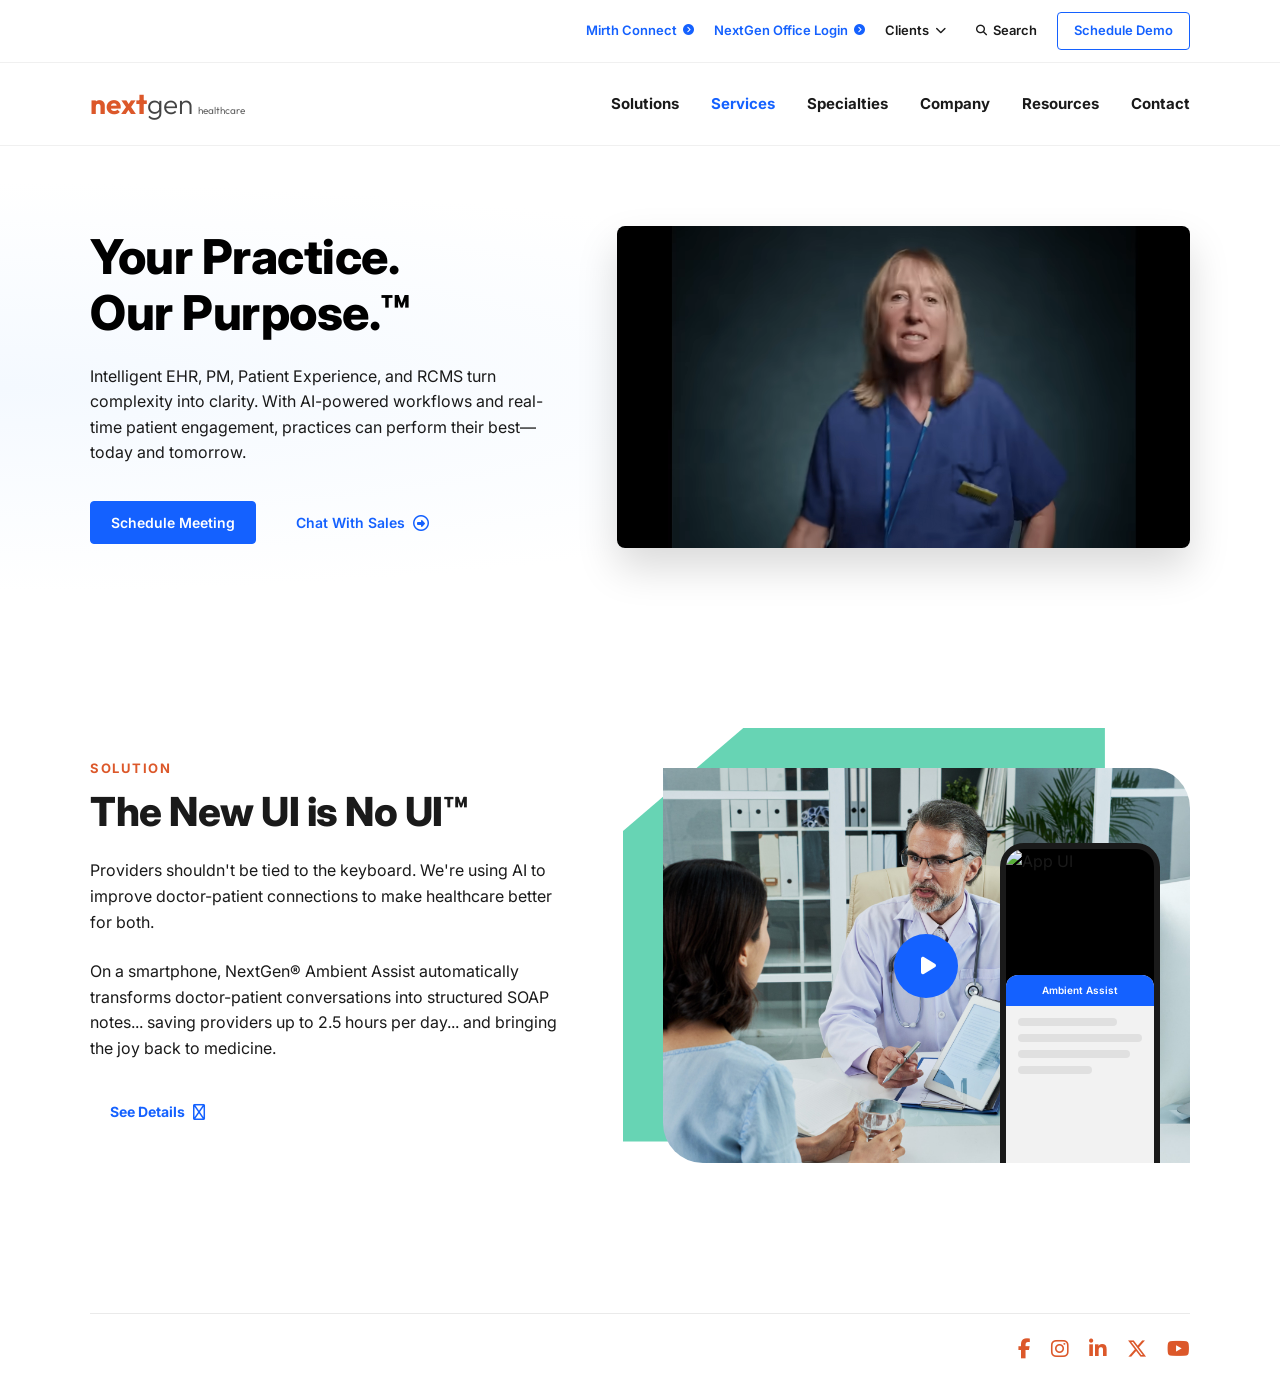
==== index.html @ e4ddf0a2 "Add files via upload" ====
<!DOCTYPE html>
<html lang="en">
<head>
    <meta charset="UTF-8">
    <meta name="viewport" content="width=device-width, initial-scale=1.0">
    <title>NextGen Healthcare Supportive System</title>
    <!-- Fonts -->
    <link rel="preconnect" href="https://fonts.googleapis.com">
    <link rel="preconnect" href="https://fonts.gstatic.com" crossorigin>
    <link href="https://fonts.googleapis.com/css2?family=Inter:wght@400;500;600;700;800&family=Outfit:wght@400;600;700&display=swap" rel="stylesheet">
    <!-- Icons -->
    <link rel="stylesheet" href="https://cdnjs.cloudflare.com/ajax/libs/font-awesome/6.4.0/css/all.min.css">
    <link rel="stylesheet" href="style.css">
</head>
<body>
    <header class="site-header">
        <div class="top-bar">
            <div class="top-bar-content">
                <a href="#" class="top-link">Mirth Connect <i class="fa-solid fa-circle-chevron-right"></i></a>
                <a href="#" class="top-link">NextGen Office Login <i class="fa-solid fa-circle-chevron-right"></i></a>
                <div class="dropdown">
                    <a href="#" class="top-link text-black">Clients <i class="fa-solid fa-chevron-down"></i></a>
                </div>
                <a href="#" class="top-link search-link"><i class="fa-solid fa-magnifying-glass"></i> Search</a>
                <a href="#" class="btn btn-outline-blue">Schedule Demo</a>
            </div>
        </div>
        <nav class="main-nav">
            <div class="main-nav-content">
                <div class="logo">
                   <img src="https://www.nextgen.com/-/media/themes/nextgen/health/healthsite/images/logo.svg" alt="NextGen Healthcare" style="height: 35px; width: auto;" onerror="this.style.display='none'; this.nextElementSibling.style.display='block';">
                   <span style="display: none; color: #dc582a; font-size: 28px; font-weight: 700; font-family: 'Outfit';">next<span style="color: #444; font-weight: 300;">gen</span><span style="font-size: 10px; color:#666; font-weight: normal; margin-left: 5px;">healthcare</span></span>
                </div>
                <ul class="nav-links">
                    <li class="has-mega-menu">
                        <a href="javascript:void(0)" onclick="toggleMegaMenu(event, 'solutions-menu')">Solutions</a>
                        <div id="solutions-menu" class="mega-menu solutions-mega-menu">
                            <div class="solutions-menu-content">
                                <!-- Left Tabs -->
                                <div class="solutions-tabs">
                                    <button class="tab-btn active" onclick="openSolutionTab(event, 'ehr')">Electronic Health Records (EHR)</button>
                                    <button class="tab-btn" onclick="openSolutionTab(event, 'pm')">Practice Management</button>
                                    <button class="tab-btn" onclick="openSolutionTab(event, 'px')">Patient Experience</button>
                                    <button class="tab-btn" onclick="openSolutionTab(event, 'provider')">Provider Experience</button>
                                    <button class="tab-btn" onclick="openSolutionTab(event, 'rcm')">Revenue Cycle Management</button>
                                    <button class="tab-btn" onclick="openSolutionTab(event, 'analytics')">Analytics and Insights</button>
                                </div>
                                
                                <!-- Right Content Area -->
                                <div class="solutions-tab-panels">
                                    <div id="tab-ehr" class="tab-panel active">
                                        <div class="panel-columns">
                                            <div class="panel-col">
                                                <h4 class="panel-title">Electronic Health Records (EHR)</h4>
                                                <p class="panel-desc">A trusted partner for ambulatory health—elevating performance and driving efficiency with AI & automation-enhanced solutions to maximize better healthcare outcomes for all.</p>
                                                
                                                <div class="panel-link-item">
                                                    <a href="#">NextGen Enterprise (10+ Providers)</a>
                                                    <p>Enhance quality care, optimize operations, and drive better financial outcomes with our fully integrated, award-winning platform.</p>
                                                </div>
                                                
                                                <div class="panel-link-item">
                                                    <a href="#">NextGen Office (Under 10 Providers)</a>
                                                    <p>Enhance care quality, operations, and financial outcomes with our fully integrated, award-winning small practice solutions.</p>
                                                </div>
                                                
                                                <a href="#" class="view-all-link">
                                                    <span class="link-text"><i class="fa-solid fa-circle-arrow-right"></i> View All EHR Solutions</span>
                                                    <span class="subtext">View all of our electronic health record solutions.</span>
                                                </a>
                                            </div>
                                            
                                            <div class="panel-col">
                                                <h4 class="panel-title">AI & NextGen Mobile (EHR)</h4>
                                                <p class="panel-desc">Say goodbye to after-hours charting with the intuitive, clear, and convenient NextGen Mobile. Access to your practice and powerful documentation tools, all in the palm of your hand.</p>
                                                
                                                <div class="panel-link-item">
                                                    <a href="#">NextGen Ambient Assist</a>
                                                    <p>Streamline documentation, reduce administrative burden, and enhance patient care with powerful recommendations.</p>
                                                </div>
                                                
                                                <div class="panel-link-item">
                                                    <a href="#">NextGen Mobile (EHR)</a>
                                                    <p>An intuitive, user-friendly mobile experience helps you increase efficiency and access the EHR, anytime and from anywhere.</p>
                                                </div>
                                                
                                                <a href="#" class="view-all-link">
                                                    <span class="link-text"><i class="fa-solid fa-circle-arrow-right"></i> View All Mobile EHR</span>
                                                    <span class="subtext">View all of our mobile electronic health record solutions.</span>
                                                </a>
                                            </div>
                                        </div>
                                    </div>
                                    
                                    <div id="tab-pm" class="tab-panel">
                                        <div class="panel-columns">
                                            <div class="panel-col">
                                                <h4 class="panel-title">Practice Management</h4>
                                                <p class="panel-desc">Comprehensive practice management solutions to streamline your workflow.</p>
                                            </div>
                                        </div>
                                    </div>
                                </div>
                            </div>
                        </div>
                    </li>
                    <li class="has-mega-menu">
                        <a href="javascript:void(0)" onclick="toggleMegaMenu(event, 'services-menu')" class="active-link">Services</a>
                        <div id="services-menu" class="mega-menu">
                            <div class="mega-menu-content">
                                <h3 class="mega-menu-title">Services</h3>
                                <div class="mega-menu-grid">
                                    <div class="menu-item">
                                        <a href="#">Care Management Support Services</a>
                                        <p>Streamline operations, enhance patient care, and ensure the efficient utilization of EHR.</p>
                                    </div>
                                    <div class="menu-item">
                                        <a href="#">Consulting</a>
                                        <p>Consulting services to meet your practice's unique health IT needs.</p>
                                    </div>
                                    <div class="menu-item">
                                        <a href="#">Credentialing Services</a>
                                        <p>We specialize in credentialing services for independent physician practices.</p>
                                    </div>
                                    <div class="menu-item">
                                        <a href="#">Managed Cloud Hosting</a>
                                        <p>Elevate your practice's health IT with managed cloud services.</p>
                                    </div>
                                    <div class="menu-item">
                                        <a href="#">Managed Services</a>
                                        <p>Streamline operations, enhance patient care, and ensure the efficient utilization of EHR.</p>
                                    </div>
                                    <div class="menu-item">
                                        <a href="#">Professional Services</a>
                                        <p>To help ensure your success so you can provide the best care possible.</p>
                                    </div>
                                    <div class="menu-item">
                                        <a href="#">Training</a>
                                        <p>Access expert training on your EMR and other NextGen Healthcare solutions.</p>
                                    </div>
                                </div>
                                <div class="mega-menu-cards">
                                    <div class="menu-card light-blue-bg">
                                        <a href="#">View All NextGen's Available Services</a>
                                        <p>Choose from a variety of service and support options to make it easier for your practice to get the most out of technology.</p>
                                    </div>
                                    <div class="menu-card light-blue-bg">
                                        <a href="#">Put the Breaks on Burnout</a>
                                        <p>Whether it be chronic care management, remote patient care, behavioral health integration, or you simply want to provide the most expansive care possible.</p>
                                    </div>
                                </div>
                            </div>
                        </div>
                    </li>
                    <li><a href="#specialties">Specialties</a></li>
                    <li><a href="#company">Company</a></li>
                    <li><a href="#resources">Resources</a></li>
                    <li><a href="#contact">Contact</a></li>
                </ul>
            </div>
        </nav>
    </header>

    <main>
        <section class="hero-section">
            <div class="container hero-container">
                <div class="hero-content">
                    <h1 class="hero-title">Your Practice.<br>Our Purpose.™</h1>
                    <p class="hero-desc">Intelligent EHR, PM, Patient Experience, and RCMS turn complexity into clarity. With AI-powered workflows and real-time patient engagement, practices can perform their best—today and tomorrow.</p>
                    <div class="hero-actions">
                        <a href="#" class="btn btn-primary">Schedule Meeting</a>
                        <a href="#" class="btn btn-text-blue">Chat With Sales <i class="fa-regular fa-circle-right"></i></a>
                    </div>
                </div>
                <div class="hero-visual">
                    <video src="patient.mp4" controls autoplay muted loop style="width: 100%; border-radius: 8px; box-shadow: 0 20px 40px rgba(0,0,0,0.15); display: block;"></video>
                </div>
            </div>
        </section>

        <section id="solutions" class="solution-section">
            <div class="container solution-container">
                <div class="solution-content">
                    <span class="section-tag">SOLUTION</span>
                    <h2 class="section-title">The New UI is No UI™</h2>
                    <p class="section-desc">Providers shouldn't be tied to the keyboard. We're using AI to improve doctor-patient connections to make healthcare better for both.</p>
                    <br>
                    <p class="section-desc">On a smartphone, NextGen® Ambient Assist automatically transforms doctor-patient conversations into structured SOAP notes... saving providers up to 2.5 hours per day... and bringing the joy back to medicine.</p>
                    <div style="margin-top: 30px;">
                        <a href="#" class="btn btn-text-blue bold-text">See Details <i class="fa-solid fa-arrow-right"></i></a>
                    </div>
                </div>
                <div class="solution-visual">
                    <div class="visual-wrapper">
                        <!-- Abstract shape background -->
                        <div class="shape-bg"></div>
                        <div class="image-container">
                            <img src="patient consulation.jpg" alt="Doctor and Patient Consultation" class="main-img">
                            
                            <div class="phone-mockup">
                                <img src="https://images.unsplash.com/photo-1512941937669-90a1b58e7e9c?auto=format&fit=crop&w=300&q=80" alt="App UI" class="phone-img">
                                <div class="app-overlay">
                                    <div class="app-header">Ambient Assist</div>
                                    <div class="app-body">
                                        <div class="line w-80"></div>
                                        <div class="line w-100"></div>
                                        <div class="line w-90"></div>
                                        <div class="line w-60"></div>
                                    </div>
                                </div>
                            </div>

                            <button class="large-play-btn">
                                <i class="fa-solid fa-play"></i>
                            </button>
                        </div>
                    </div>
                </div>
            </div>
        </section>
    </main>

    <footer class="site-footer">
        <div class="container footer-container">
            <div class="footer-bottom">
                <hr>
                <div class="social-links">
                    <a href="#"><i class="fa-brands fa-facebook-f"></i></a>
                    <a href="#"><i class="fa-brands fa-instagram"></i></a>
                    <a href="#"><i class="fa-brands fa-linkedin-in"></i></a>
                    <a href="#"><i class="fa-brands fa-x-twitter"></i></a>
                    <a href="#"><i class="fa-brands fa-youtube"></i></a>
                </div>
            </div>
        </div>
    </footer>

    <script>
        function toggleMegaMenu(e, menuId) {
            e.preventDefault();
            const menus = document.querySelectorAll('.mega-menu');
            const targetMenu = document.getElementById(menuId);
            
            menus.forEach(menu => {
                if(menu.id !== menuId && menu.classList.contains('show')) {
                    menu.classList.remove('show');
                }
            });
            
            targetMenu.classList.toggle('show');
        }

        document.addEventListener('click', function(e) {
            if(!e.target.closest('.main-nav')) {
                document.querySelectorAll('.mega-menu.show').forEach(m => m.classList.remove('show'));
            }
        });

        function openSolutionTab(evt, tabId) {
            evt.preventDefault();
            evt.stopPropagation();
            const panels = document.querySelectorAll('.tab-panel');
            panels.forEach(panel => panel.classList.remove('active'));
            
            const tablinks = document.querySelectorAll('.tab-btn');
            tablinks.forEach(btn => btn.classList.remove('active'));
            
            document.getElementById('tab-' + tabId).classList.add('active');
            evt.currentTarget.classList.add('active');
        }
    </script>
</body>
</html>
---- style.css ----
:root {
    --primary-blue: #1461ff;
    --primary-blue-hover: #0a4bd1;
    --dark-text: #1a1a1a;
    --light-text: #595959;
    --orange: #dc582a;
    --bg-color: #ffffff;
    --shape-green: #67d4b4;
    --gray-bg: #f5f7fa;
}

* {
    margin: 0;
    padding: 0;
    box-sizing: border-box;
}

body {
    font-family: 'Inter', sans-serif;
    color: var(--dark-text);
    background-color: var(--bg-color);
    line-height: 1.5;
    -webkit-font-smoothing: antialiased;
}

a {
    text-decoration: none;
    color: inherit;
}

.container {
    max-width: 1140px;
    margin: 0 auto;
    padding: 0 20px;
}

/* Header */
.site-header {
    background: white;
    position: sticky;
    top: 0;
    z-index: 100;
}

.top-bar {
    border-bottom: 1px solid #f0f0f0;
}

.top-bar-content {
    max-width: 1140px;
    margin: 0 auto;
    padding: 12px 20px;
    display: flex;
    justify-content: flex-end;
    align-items: center;
    gap: 20px;
    font-size: 13px;
    font-weight: 600;
}

.top-link {
    color: var(--primary-blue);
    display: flex;
    align-items: center;
    gap: 6px;
}

.top-link i {
    font-size: 11px;
}

.text-black {
    color: var(--dark-text) !important;
}

.search-link {
    color: var(--dark-text);
    margin-left: 10px;
}

.btn {
    display: inline-block;
    padding: 10px 20px;
    border-radius: 4px;
    font-weight: 600;
    font-size: 14px;
    cursor: pointer;
    transition: all 0.3s ease;
    text-align: center;
}

.btn-outline-blue {
    border: 1px solid var(--primary-blue);
    color: var(--primary-blue);
    padding: 8px 16px;
    font-size: 13px;
}

.btn-outline-blue:hover {
    background: var(--primary-blue);
    color: white;
}

/* Main Nav */
.main-nav {
    border-bottom: 1px solid #f0f0f0;
}

.main-nav-content {
    max-width: 1140px;
    margin: 0 auto;
    padding: 20px 20px;
    display: flex;
    justify-content: space-between;
    align-items: center;
}

.logo {
    display: flex;
    align-items: center;
}

.nav-links {
    list-style: none;
    display: flex;
    gap: 32px;
}

.nav-links a {
    font-weight: 700;
    font-size: 15px;
    color: var(--dark-text);
}

.nav-links a:hover {
    color: var(--primary-blue);
}

/* Hero Section */
.hero-section {
    padding: 80px 0;
    background: radial-gradient(ellipse at left center, #f4f9ff 0%, #ffffff 60%);
}

.hero-container {
    display: flex;
    align-items: center;
    gap: 50px;
}

.hero-content {
    flex: 1;
    max-width: 500px;
}

.hero-title {
    font-size: 48px;
    line-height: 1.15;
    font-weight: 800;
    margin-bottom: 24px;
    color: #000;
    letter-spacing: -0.5px;
}

.hero-desc {
    font-size: 16px;
    color: var(--dark-text);
    margin-bottom: 35px;
    line-height: 1.6;
}

.hero-actions {
    display: flex;
    align-items: center;
    gap: 20px;
}

.btn-primary {
    background: var(--primary-blue);
    color: white;
    border: 1px solid var(--primary-blue);
}

.btn-primary:hover {
    background: var(--primary-blue-hover);
    border-color: var(--primary-blue-hover);
}

.btn-text-blue {
    color: var(--primary-blue);
    display: flex;
    align-items: center;
    gap: 8px;
    font-weight: 600;
}

.btn-text-blue i {
    font-size: 16px;
    font-weight: 400;
}

.btn-text-blue:hover {
    text-decoration: underline;
}

.bold-text {
    font-weight: 700;
}

.hero-visual {
    flex: 1.2;
}

/* Video Player */
.video-player {
    width: 100%;
    background: #000;
    border-radius: 4px;
    display: flex;
    flex-direction: column;
    overflow: hidden;
}

.video-screen {
    width: 100%;
    aspect-ratio: 16/9;
    background: #000;
}

.video-controls {
    background: #1562ff;
    padding: 10px 15px;
    display: flex;
    align-items: center;
    gap: 15px;
    color: white;
}

.play-btn {
    background: none;
    border: none;
    color: white;
    font-size: 14px;
    cursor: pointer;
}

.time {
    font-size: 11px;
    font-variant-numeric: tabular-nums;
    font-weight: 600;
}

.progress-container {
    flex: 1;
    display: flex;
    align-items: center;
    position: relative;
    height: 10px;
}

.progress-bar {
    width: 100%;
    height: 3px;
    background: rgba(255, 255, 255, 0.3);
    border-radius: 2px;
    position: relative;
    cursor: pointer;
}

.progress {
    height: 100%;
    background: white;
    border-radius: 2px;
}

.progress-thumb {
    width: 8px;
    height: 8px;
    background: white;
    border-radius: 50%;
    position: absolute;
    top: 50%;
    transform: translate(-50%, -50%);
}

.control-icons {
    display: flex;
    gap: 15px;
    font-size: 14px;
}

.control-icons i {
    cursor: pointer;
}

/* Solution Section */
.solution-section {
    padding: 100px 0;
}

.solution-container {
    display: flex;
    align-items: center;
    gap: 60px;
}

.solution-content {
    flex: 1;
    max-width: 480px;
}

.section-tag {
    color: var(--orange);
    font-size: 13px;
    font-weight: 700;
    letter-spacing: 1.5px;
    text-transform: uppercase;
    margin-bottom: 12px;
    display: block;
}

.section-title {
    font-size: 40px;
    font-weight: 800;
    margin-bottom: 24px;
    line-height: 1.1;
    letter-spacing: -0.5px;
}

.section-desc {
    font-size: 16px;
    color: var(--dark-text);
    line-height: 1.6;
}

.solution-visual {
    flex: 1.2;
    position: relative;
}

.visual-wrapper {
    position: relative;
    width: 100%;
    padding: 40px 0 0 40px;
}

.shape-bg {
    position: absolute;
    top: 0;
    left: 0;
    width: 85%;
    height: 95%;
    background-color: var(--shape-green);
    clip-path: polygon(25% 0%, 100% 0%, 100% 100%, 0% 100%, 0% 25%);
    z-index: 0;
}

.image-container {
    position: relative;
    z-index: 1;
    border-top-right-radius: 40px;
    border-bottom-left-radius: 40px;
    overflow: hidden;
}

.main-img {
    width: 100%;
    display: block;
    aspect-ratio: 4/3;
    object-fit: cover;
}

.phone-mockup {
    position: absolute;
    bottom: 0;
    right: 30px;
    width: 160px;
    height: 320px;
    background: #000;
    border-radius: 24px 24px 0 0;
    border: 6px solid #1a1a1a;
    border-bottom: none;
    overflow: hidden;
    z-index: 2;
}

.phone-img {
    width: 100%;
    height: 100%;
    object-fit: cover;
}

.app-overlay {
    position: absolute;
    bottom: 0;
    left: 0;
    width: 100%;
    height: 60%;
    background: rgba(255, 255, 255, 0.95);
    border-radius: 12px 12px 0 0;
    display: flex;
    flex-direction: column;
}

.app-header {
    background: var(--primary-blue);
    color: white;
    padding: 8px;
    font-size: 10px;
    font-weight: 600;
    text-align: center;
    border-radius: 12px 12px 0 0;
}

.app-body {
    padding: 12px;
    display: flex;
    flex-direction: column;
    gap: 8px;
}

.line {
    height: 8px;
    background: #e0e0e0;
    border-radius: 4px;
}

.w-100 { width: 100%; }
.w-90 { width: 90%; }
.w-80 { width: 80%; }
.w-60 { width: 60%; }

.large-play-btn {
    position: absolute;
    top: 50%;
    left: 50%;
    transform: translate(-50%, -50%);
    width: 64px;
    height: 64px;
    background: var(--primary-blue);
    border: none;
    border-radius: 50%;
    display: flex;
    align-items: center;
    justify-content: center;
    color: white;
    font-size: 20px;
    cursor: pointer;
    z-index: 3;
    transition: transform 0.3s ease;
}

.large-play-btn i {
    margin-left: 4px;
}

.large-play-btn:hover {
    transform: translate(-50%, -50%) scale(1.05);
}

/* Utility & Topic Sections */
html {
    scroll-behavior: smooth;
    scroll-padding-top: 130px;
}

.topic-section {
    padding: 100px 0;
}

.bg-light {
    background-color: var(--gray-bg);
}

.bg-dark {
    background-color: #111111;
}

.text-center {
    text-align: center;
}

.text-white {
    color: #ffffff;
}

.text-light-gray {
    color: #a0a0a0;
}

/* Mega Menu */
.has-mega-menu {
    position: static;
}

.main-nav {
    position: relative;
}

.mega-menu {
    display: none;
    position: absolute;
    top: 100%;
    left: 0;
    width: 100%;
    background: white;
    box-shadow: 0 10px 30px rgba(0,0,0,0.05);
    z-index: 200;
    border-top: 1px solid #f0f0f0;
}

.mega-menu.show {
    display: block;
}

.mega-menu-content {
    max-width: 1140px;
    margin: 0 auto;
    padding: 30px 20px 40px;
}

.mega-menu-title {
    font-size: 24px;
    font-weight: 800;
    margin-bottom: 30px;
    color: var(--dark-text);
}

.mega-menu-grid {
    display: grid;
    grid-template-columns: repeat(4, 1fr);
    gap: 30px;
    margin-bottom: 40px;
}

.menu-item a {
    display: block;
    font-weight: 700;
    color: var(--primary-blue);
    font-size: 15px;
    margin-bottom: 8px;
}

.menu-item a:hover {
    text-decoration: underline;
}

.menu-item p {
    font-size: 13px;
    color: var(--light-text);
    line-height: 1.5;
    font-weight: 400;
}

.mega-menu-cards {
    display: grid;
    grid-template-columns: 1fr 1fr;
    gap: 20px;
}

.menu-card {
    padding: 30px;
    border-radius: 8px;
}

.light-blue-bg {
    background-color: #e6f0ff;
}

.menu-card a {
    display: block;
    font-weight: 700;
    color: var(--primary-blue);
    font-size: 16px;
    margin-bottom: 10px;
}

.menu-card a:hover {
    text-decoration: underline;
}

.menu-card p {
    font-size: 14px;
    color: var(--light-text);
    line-height: 1.5;
}

.active-link {
    color: var(--primary-blue) !important;
}

/* Footer layout */
.site-footer {
    background: white;
    padding: 50px 0 30px;
}

.footer-bottom hr {
    border: none;
    border-top: 1px solid #eaeaea;
    margin-bottom: 20px;
}

.social-links {
    display: flex;
    justify-content: flex-end;
    gap: 20px;
}

.social-links a {
    color: var(--orange);
    font-size: 20px;
    transition: color 0.3s;
}

.social-links a:hover {
    color: #b03e1a;
}
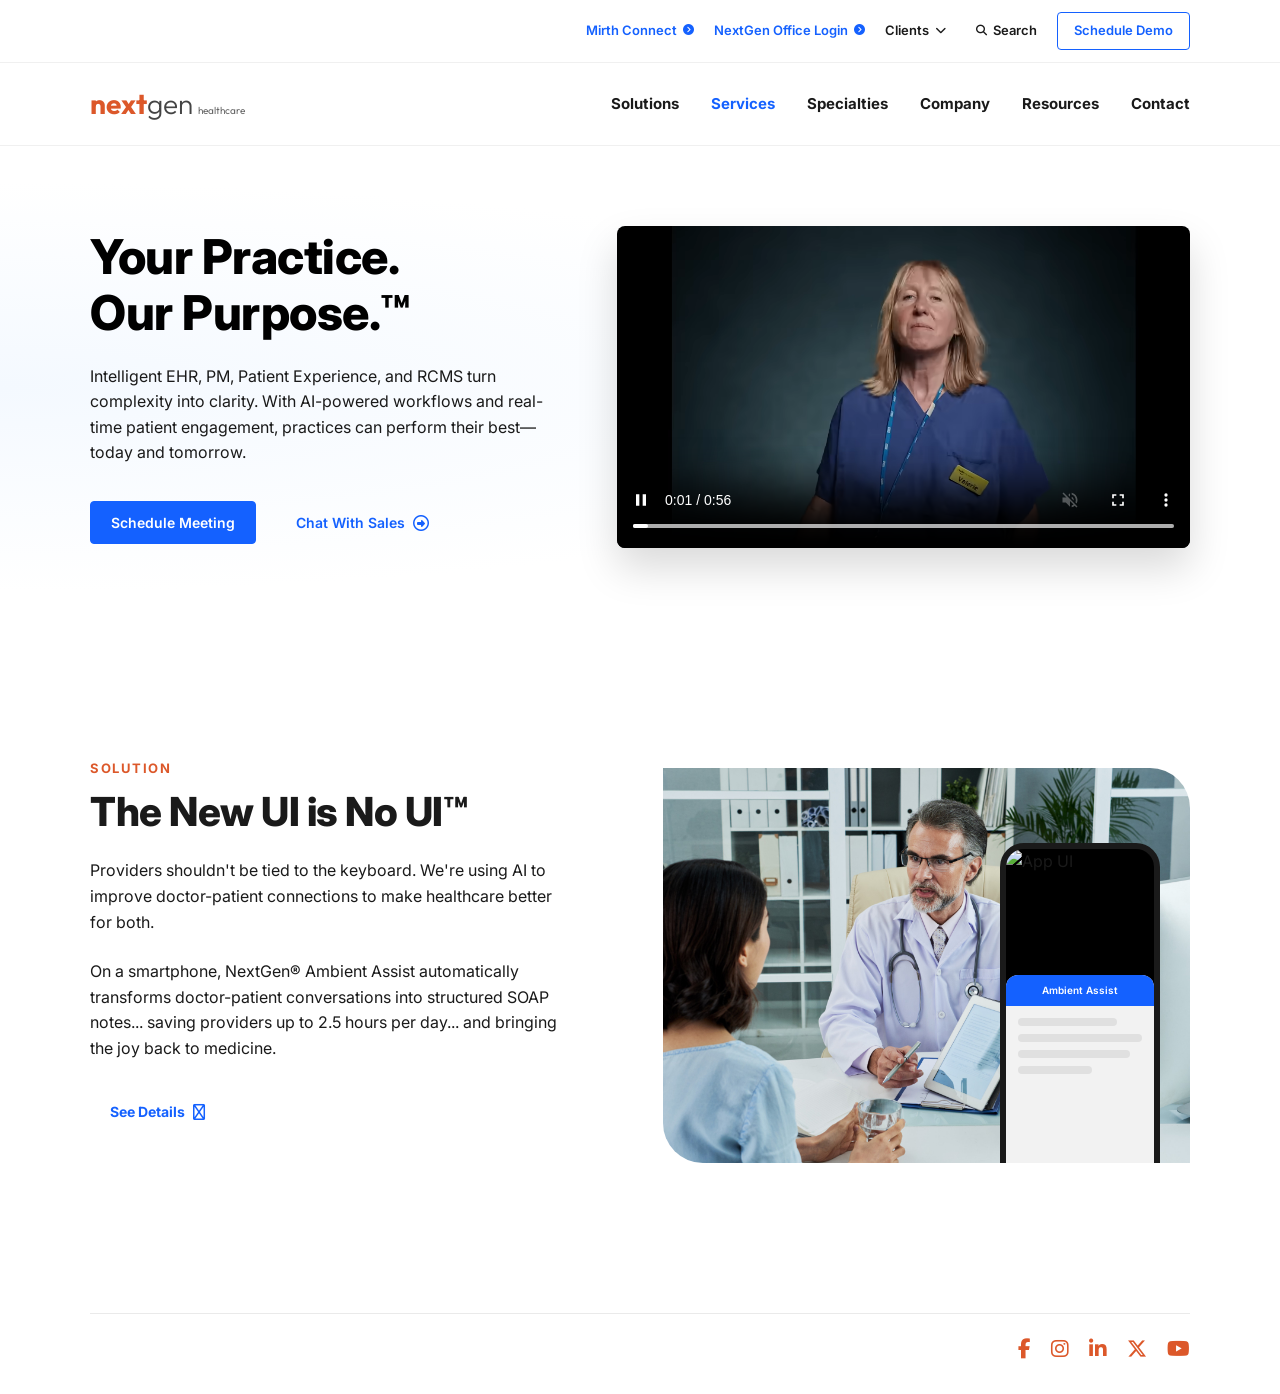
==== commit cfe19ca4: "Update index.html" ====
--- a/index.html
+++ b/index.html
@@ -192,8 +192,6 @@
                 </div>
                 <div class="solution-visual">
                     <div class="visual-wrapper">
-                        <!-- Abstract shape background -->
-                        <div class="shape-bg"></div>
                         <div class="image-container">
                             <img src="patient consulation.jpg" alt="Doctor and Patient Consultation" class="main-img">
                             
@@ -209,10 +207,6 @@
                                     </div>
                                 </div>
                             </div>
-
-                            <button class="large-play-btn">
-                                <i class="fa-solid fa-play"></i>
-                            </button>
                         </div>
                     </div>
                 </div>
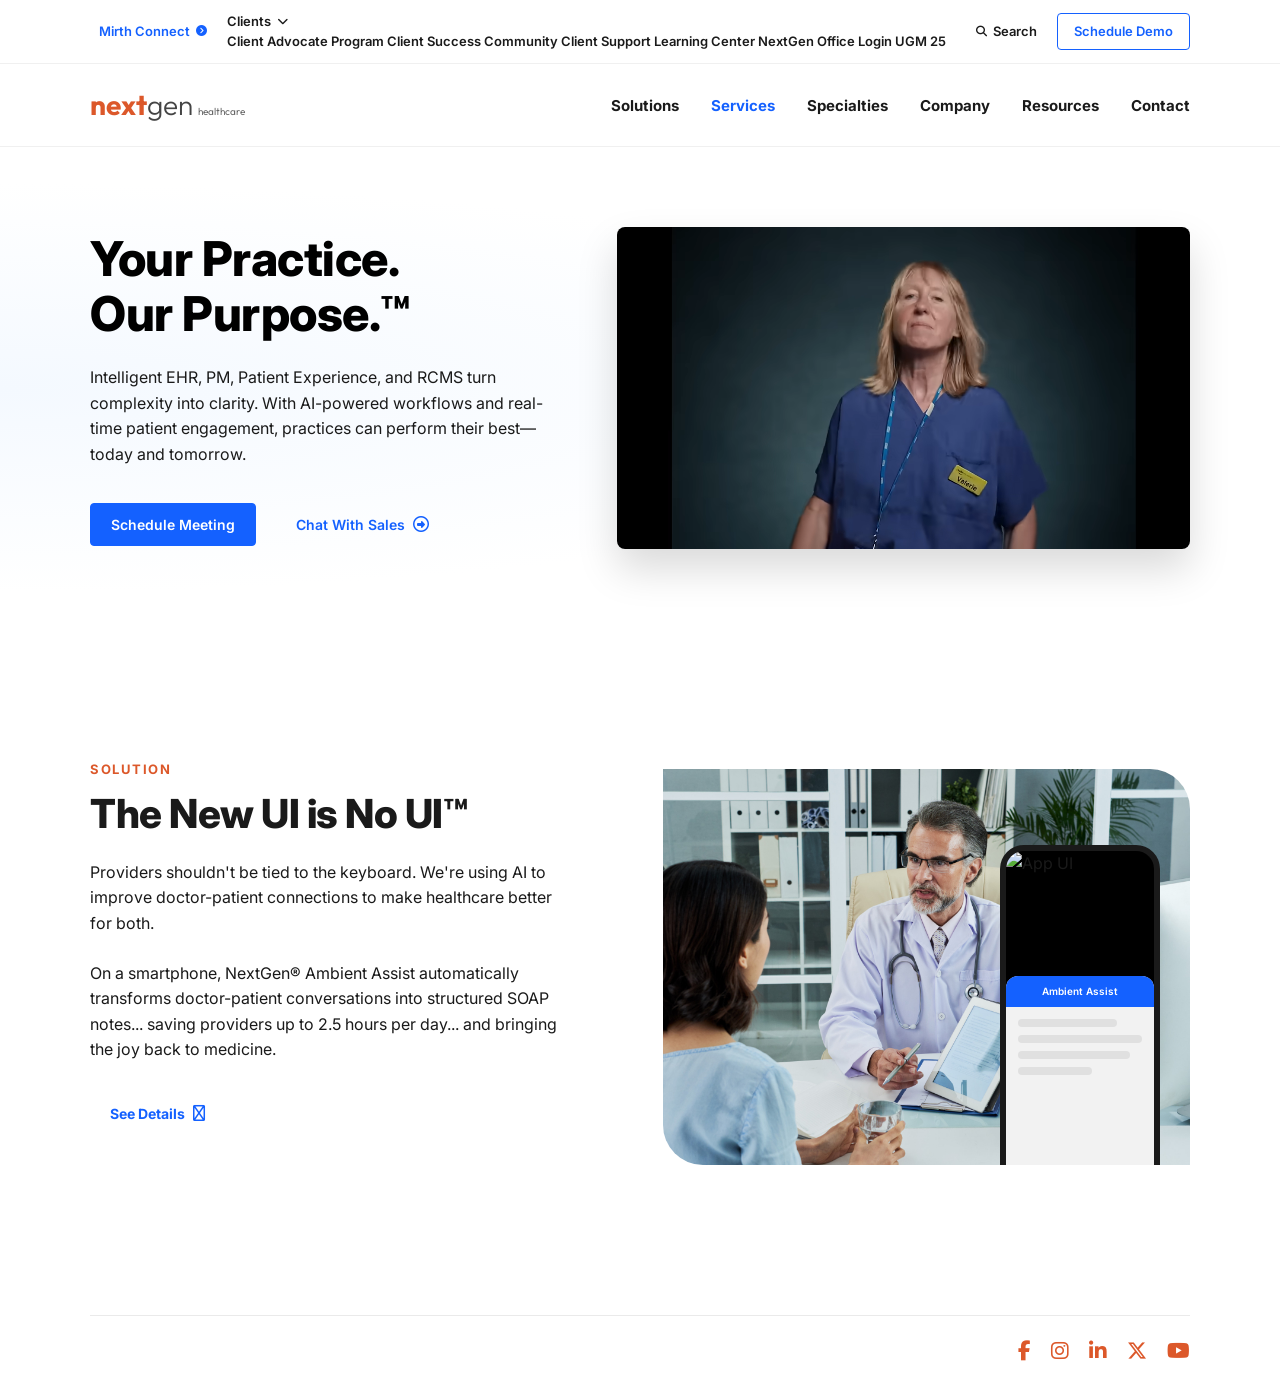
==== commit f51e1630: "Update index.html" ====
--- a/index.html
+++ b/index.html
@@ -17,9 +17,16 @@
         <div class="top-bar">
             <div class="top-bar-content">
                 <a href="#" class="top-link">Mirth Connect <i class="fa-solid fa-circle-chevron-right"></i></a>
-                <a href="#" class="top-link">NextGen Office Login <i class="fa-solid fa-circle-chevron-right"></i></a>
                 <div class="dropdown">
-                    <a href="#" class="top-link text-black">Clients <i class="fa-solid fa-chevron-down"></i></a>
+                    <a href="javascript:void(0)" class="top-link text-black" onclick="toggleDropdown(event, 'clients-menu')">Clients <i class="fa-solid fa-chevron-down"></i></a>
+                    <div id="clients-menu" class="dropdown-content">
+                        <a href="#">Client Advocate Program</a>
+                        <a href="#">Client Success Community</a>
+                        <a href="#">Client Support</a>
+                        <a href="#">Learning Center</a>
+                        <a href="index.html">NextGen Office Login</a>
+                        <a href="#">UGM 25</a>
+                    </div>
                 </div>
                 <a href="#" class="top-link search-link"><i class="fa-solid fa-magnifying-glass"></i> Search</a>
                 <a href="#" class="btn btn-outline-blue">Schedule Demo</a>
@@ -244,9 +251,21 @@
             targetMenu.classList.toggle('show');
         }
 
+        function toggleDropdown(e, menuId) {
+            e.preventDefault();
+            const btn = e.currentTarget;
+            const menu = document.getElementById(menuId);
+            menu.classList.toggle('show');
+            btn.classList.toggle('active');
+        }
+
         document.addEventListener('click', function(e) {
             if(!e.target.closest('.main-nav')) {
                 document.querySelectorAll('.mega-menu.show').forEach(m => m.classList.remove('show'));
+            }
+            if(!e.target.closest('.dropdown')) {
+                document.querySelectorAll('.dropdown-content.show').forEach(m => m.classList.remove('show'));
+                document.querySelectorAll('.dropdown .top-link.active').forEach(b => b.classList.remove('active'));
             }
         });
 
--- a/style.css
+++ b/style.css
@@ -616,3 +616,135 @@
 .social-links a:hover {
     color: #b03e1a;
 }
+
+/* Solutions Mega Menu */
+.solutions-menu-content {
+    max-width: 1140px;
+    margin: 0 auto;
+    padding: 30px 20px 40px;
+    display: flex;
+    gap: 50px;
+}
+
+.solutions-tabs {
+    flex: 0 0 280px;
+    display: flex;
+    flex-direction: column;
+    gap: 6px;
+}
+
+.tab-btn {
+    background: transparent;
+    border: 1px solid var(--primary-blue);
+    color: var(--primary-blue);
+    padding: 12px 15px;
+    text-align: left;
+    font-size: 14px;
+    font-weight: 700;
+    font-family: inherit;
+    border-radius: 4px;
+    cursor: pointer;
+    transition: all 0.2s ease;
+}
+
+.tab-btn:hover {
+    background: rgba(20, 97, 255, 0.05);
+}
+
+.tab-btn.active {
+    background: var(--primary-blue);
+    color: white;
+}
+
+.solutions-tab-panels {
+    flex: 1;
+}
+
+.tab-panel {
+    display: none;
+}
+
+.tab-panel.active {
+    display: block;
+    animation: fadeIn 0.3s ease;
+}
+
+@keyframes fadeIn {
+    from { opacity: 0; }
+    to { opacity: 1; }
+}
+
+.panel-columns {
+    display: grid;
+    grid-template-columns: 1fr 1fr;
+    gap: 50px;
+}
+
+.panel-title {
+    font-size: 20px;
+    font-weight: 800;
+    margin-bottom: 15px;
+    color: #000;
+}
+
+.panel-desc {
+    font-size: 14px;
+    color: #555;
+    line-height: 1.5;
+    margin-bottom: 30px;
+    padding-bottom: 20px;
+    border-bottom: 1px solid #eaeaea;
+}
+
+.panel-link-item {
+    margin-bottom: 25px;
+}
+
+.panel-link-item a {
+    display: block;
+    font-weight: 700;
+    color: var(--primary-blue);
+    font-size: 15px;
+    margin-bottom: 6px;
+}
+
+.panel-link-item a:hover {
+    text-decoration: underline;
+}
+
+.panel-link-item p {
+    font-size: 13px;
+    color: #555;
+    line-height: 1.4;
+}
+
+.view-all-link {
+    display: inline-flex;
+    flex-direction: column;
+    margin-top: 10px;
+}
+
+.view-all-link .link-text {
+    font-weight: 700;
+    color: var(--primary-blue);
+    font-size: 15px;
+    display: flex;
+    align-items: center;
+}
+
+.view-all-link .link-text i {
+    font-size: 16px;
+    margin-right: 8px;
+}
+
+.view-all-link:hover .link-text {
+    text-decoration: underline;
+}
+
+.view-all-link .subtext {
+    font-weight: 400;
+    font-size: 13px;
+    color: #555;
+    margin-top: 5px;
+    margin-left: 24px;
+}
